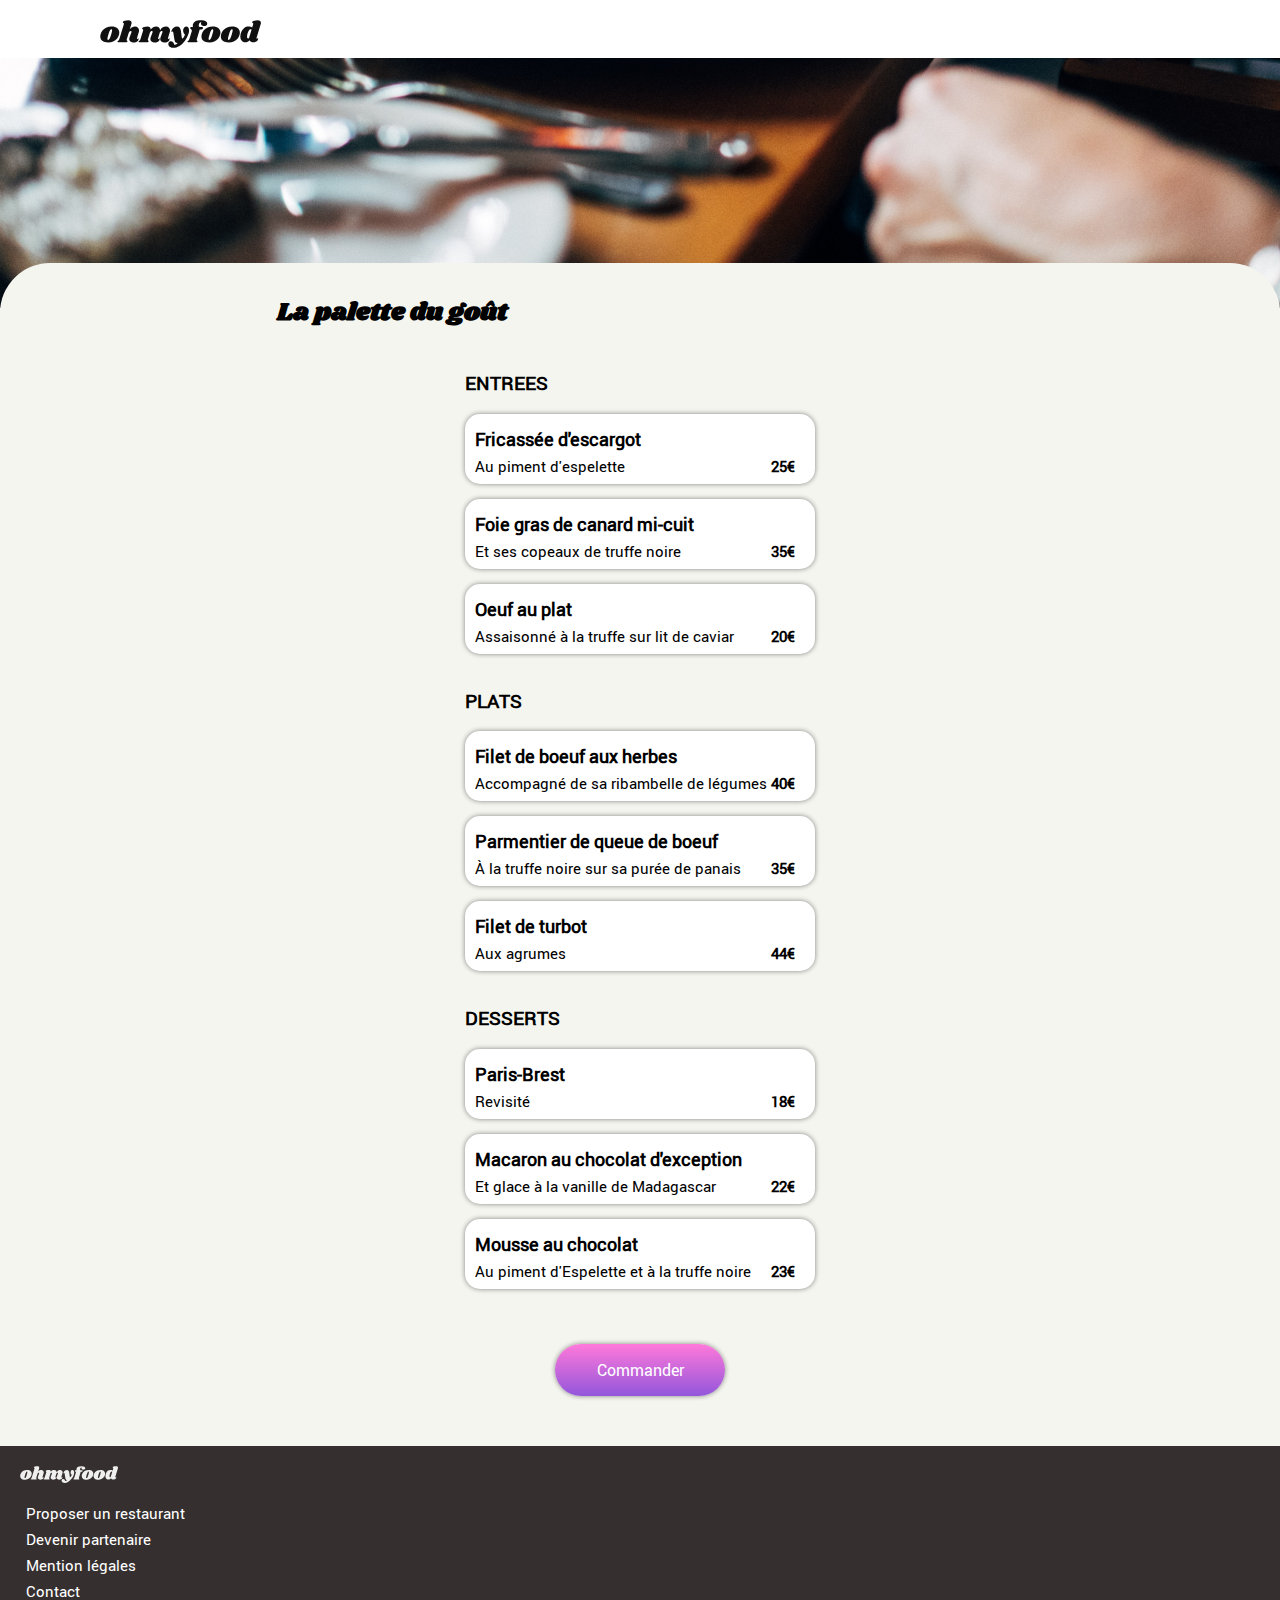
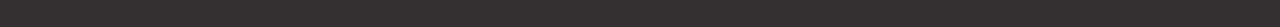
==== menus/menu1.html @ 2ab63499 "menu 1 done (html+css), fonts corrected, acceuil hearts changed" ====
<!DOCTYPE html>
<html lang="fr">

<head>
    <meta charset="UTF-8">
    <meta name="viewport" content="width=device-width, initial-scale=1.0">
    <link rel="stylesheet" href="https://use.fontawesome.com/releases/v5.15.1/css/all.css"
        integrity="sha384-vp86vTRFVJgpjF9jiIGPEEqYqlDwgyBgEF109VFjmqGmIY/Y4HV4d3Gp2irVfcrp" crossorigin="anonymous">
    <link rel="stylesheet" href="styles menu/menu1.css" />
    <title> Ohmyfood!</title>
</head>

<body>
    <header>
        <a href="../index.html" ><i class="fas fa-arrow-left narrow"></i> </a>
        <img src="../images/logo/ohmyfood@2x.svg" alt="logo Ohmyfood!" />
    </header>
    <div id="picture"> </div>
    <section>
        <h2>
            La palette du goût <i class="far fa-heart heart"></i>
        </h2>
        <div class="table">
        <div class="starters">
            <h3>
                ENTREES
            </h3>
            <div class="menu">
                <p class="bold"> Fricassée d'escargot </p>
                <p>Au piment d'espelette <span class="price"> 25€</span> </p>
            </div>
            <div class="menu">
                <p class="bold">Foie gras de canard mi-cuit </p>
                <p>Et ses copeaux de truffe noire <span class="price"> 35€</span> </p>
            </div>
            <div class="menu">
                <p class="bold">Oeuf au plat </p>
                <p> Assaisonné à la truffe sur lit de caviar <span class="price"> 20€</span> </p>
            </div>
        </div>
        <div class="main">
            <h3>
                PLATS
            </h3>
            <div class="menu">
                <p class="bold"> Filet de boeuf aux herbes </p>
                <p> Accompagné de sa ribambelle de légumes <span class="price"> 40€</span> </p>
            </div>
            <div class="menu">
                <p class="bold">Parmentier de queue de boeuf </p>
                <p>À la truffe noire sur sa purée de panais <span class="price"> 35€</span> </p>
            </div>
            <div class="menu">
                <p class="bold"> Filet de turbot </p>
                <p> Aux agrumes <span class="price"> 44€</span> </p>
            </div>
        </div>
        <div class="dessert">
            <h3>
                DESSERTS
            </h3>
            <div class="menu">
                <p class="bold"> Paris-Brest</p>
                <p>Revisité <span class="price"> 18€</span> </p>
            </div>
            <div class="menu">
                <p class="bold"> Macaron au chocolat d'exception </p>
                <p>Et glace à la vanille de Madagascar<span class="price"> 22€</span> </p>
            </div>
            <div class="menu">
                <p class="bold">Mousse au chocolat </p>
                <p> Au piment d'Espelette et à la truffe noire <span class="price"> 23€</span> </p>
            </div>
        </div>
        <div id="order"> Commander</div>
    </div>
    </section>
    <footer>
        <img src="../images/logo/ohmyfood@2x.svg" alt="logo Ohmyfood!" />
        <div>
            <div class="foot"> <i class="fas fa-utensils "></i> Proposer un restaurant </div>
            <div class="foot"> <i class="fas fa-hands-helping"></i> Devenir partenaire </div>
            <div class="foot">Mention légales </div>
            <div class="foot"> <a href="mailto:#"> Contact </a> </div>
        </div>
    </footer>
</body>

</html>
---- menus/styles menu/menu1.css ----
@font-face {
  font-family: 'roboto';
  src: url("../../roboto_regular_macroman/Roboto-Regular-webfont.woff") format("woff");
}

@font-face {
  font-family: 'shrikhand';
  src: url("../../Shrikhand/Shrikhand-Regular.ttf") format("truetype");
}

* {
  text-decoration: none;
  font-family: 'roboto', Arial, Helvetica, sans-serif;
}

body {
  margin: 0;
}

body header {
  display: -webkit-box;
  display: -ms-flexbox;
  display: flex;
  -webkit-box-align: center;
      -ms-flex-align: center;
          align-items: center;
  padding: 20px 0 10px 0;
  margin: 0;
}

body header img {
  height: 28px;
}

body header .narrow {
  padding: 0 80px 0 20px;
  font-size: 20px;
}

body #picture {
  -webkit-box-sizing: border-box;
          box-sizing: border-box;
  height: 250px;
  width: 100%;
  background-size: cover;
  background-position: bottom;
  background-repeat: no-repeat;
}

body section {
  border-radius: 50px 50px 0 0;
  padding-top: 10px;
  background-color: #f5f5ef;
  margin-top: -45px;
}

body section h2 {
  display: -webkit-box;
  display: -ms-flexbox;
  display: flex;
  font-family: 'shrikhand', Arial, Helvetica, sans-serif;
  padding-left: 20px;
  font-size: 25px;
  position: relative;
  -ms-flex-pack: distribute;
      justify-content: space-around;
}

body section .table {
  display: -webkit-box;
  display: -ms-flexbox;
  display: flex;
  -webkit-box-orient: vertical;
  -webkit-box-direction: normal;
      -ms-flex-direction: column;
          flex-direction: column;
  -webkit-box-align: center;
      -ms-flex-align: center;
          align-items: center;
}

body section .menu {
  display: -webkit-box;
  display: -ms-flexbox;
  display: flex;
  -webkit-box-orient: vertical;
  -webkit-box-direction: normal;
      -ms-flex-direction: column;
          flex-direction: column;
  -webkit-box-pack: center;
      -ms-flex-pack: center;
          justify-content: center;
  background-color: white;
  width: 350px;
  border-radius: 15px;
  height: 70px;
  -webkit-box-shadow: 0 0 5px 0 gray;
          box-shadow: 0 0 5px 0 gray;
  margin: 15px 0;
  position: relative;
}

body section .menu p {
  display: -webkit-box;
  display: -ms-flexbox;
  display: flex;
  margin: 0;
  padding: 5px 20px 0 10px;
  font-size: 15px;
  -webkit-box-pack: justify;
      -ms-flex-pack: justify;
          justify-content: space-between;
}

body section .menu .price {
  font-weight: bold;
  text-overflow: ellipsis;
}

body section .menu .bold {
  font-weight: bold;
  font-size: 18px;
}

body section #order {
  padding: 15px;
  width: 140px;
  background: -webkit-gradient(linear, left top, left bottom, from(#FF79DA), to(#9356DC));
  background: linear-gradient(#FF79DA, #9356DC);
  border-radius: 30px;
  color: white;
  -webkit-box-shadow: 0 0 5px 0 gray;
          box-shadow: 0 0 5px 0 gray;
  text-align: center;
  margin: 40px 0 50px 0;
}

body footer {
  background-color: #362f2f;
  color: white;
  font-size: 15px;
  padding: 20px;
}

body footer a {
  color: white;
}

body footer img {
  -webkit-filter: invert(100%);
          filter: invert(100%);
  height: 17px;
  padding-bottom: 10px;
}

body footer .foot {
  margin: 6px;
}

body #picture {
  background-image: url("../../images/restaurants/restaurant1.jpg");
}
/*# sourceMappingURL=menu1.css.map */
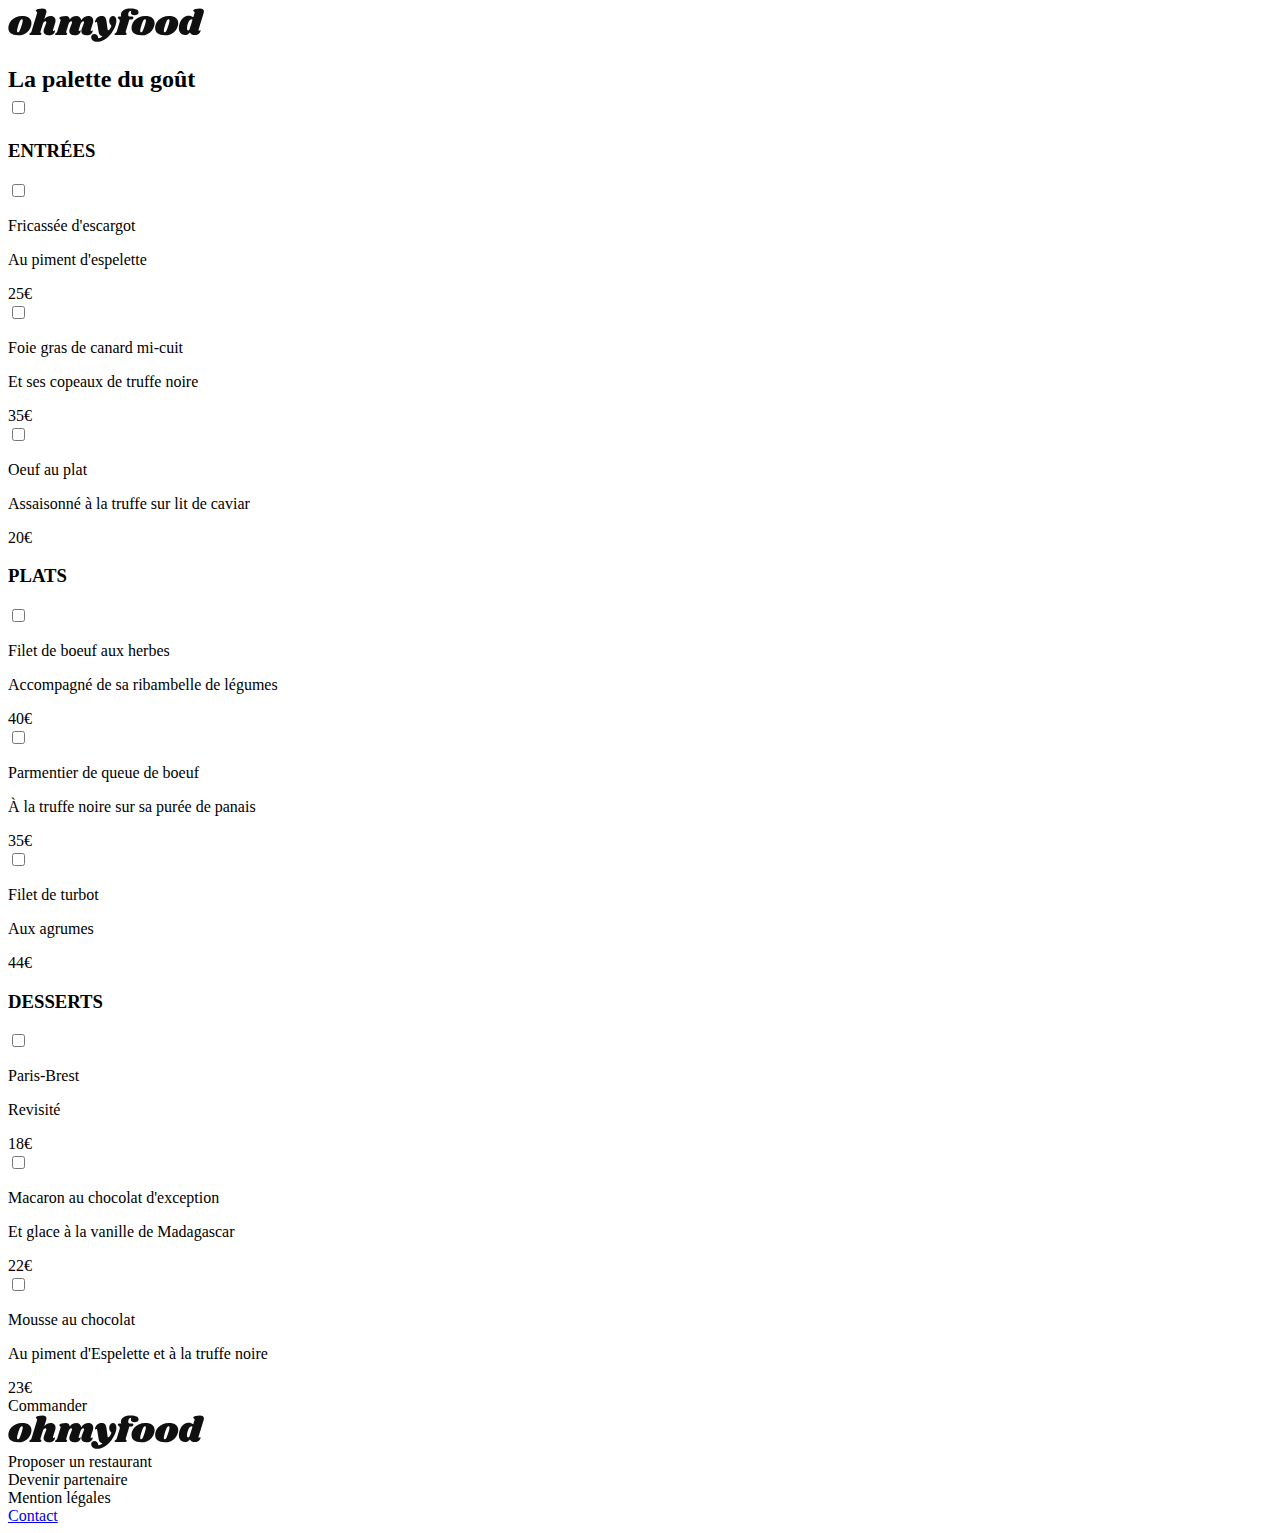
==== commit a35997d2: "animation finished" ====
--- a/menus/menu1.html
+++ b/menus/menu1.html
@@ -6,75 +6,183 @@
     <meta name="viewport" content="width=device-width, initial-scale=1.0">
     <link rel="stylesheet" href="https://use.fontawesome.com/releases/v5.15.1/css/all.css"
         integrity="sha384-vp86vTRFVJgpjF9jiIGPEEqYqlDwgyBgEF109VFjmqGmIY/Y4HV4d3Gp2irVfcrp" crossorigin="anonymous">
-    <link rel="stylesheet" href="styles menu/menu1.css" />
+    <link rel="stylesheet" href="styles_menu/menu1.css" />
     <title> Ohmyfood!</title>
 </head>
 
 <body>
     <header>
-        <a href="../index.html" ><i class="fas fa-arrow-left narrow"></i> </a>
+        <a href="../index.html"><i class="fas fa-arrow-left narrow"></i> </a>
         <img src="../images/logo/ohmyfood@2x.svg" alt="logo Ohmyfood!" />
     </header>
     <div id="picture"> </div>
     <section>
         <h2>
-            La palette du goût <i class="far fa-heart heart"></i>
+            La palette du goût
+            <div class="coeur">
+                <input type="checkbox" id="heart-checkbox" name="heart-checkbox">
+                <label for="heart-checkbox">
+                    <i class="far fa-heart empty-heart"> </i>
+                    <i class="fas fa-heart full-heart"> </i>
+                </label>
+            </div>
         </h2>
         <div class="table">
-        <div class="starters">
-            <h3>
-                ENTREES
-            </h3>
-            <div class="menu">
-                <p class="bold"> Fricassée d'escargot </p>
-                <p>Au piment d'espelette <span class="price"> 25€</span> </p>
+            <div class="main">
+                <h3>
+                    ENTRÉES
+                </h3>
+                <div class="menu ">
+                    <div class="inside-box-menu">
+                        <input id="menu-checkbox-1" type="checkbox" name="menu-checkbox">
+                        <label for="menu-checkbox-1">
+                            <p class="bold"> Fricassée d'escargot </p>
+                            <p>Au piment d'espelette </p>
+                            <div class="box-price-checking">
+                                <span class="price"> 25€</span>
+                                <div class="check-circle-box">
+                                    <i class="fas fa-check-circle menu-checking"></i>
+                                </div>
+                            </div>
+                        </label>
+                    </div>
+                </div>
+                <div class="menu ">
+                    <div class="inside-box-menu">
+                        <input id="menu-checkbox-2" type="checkbox" name="menu-checkbox">
+                        <label for="menu-checkbox-2">
+                            <p class="bold"> Foie gras de canard mi-cuit </p>
+                            <p> Et ses copeaux de truffe noire </p>
+                            <div class="box-price-checking">
+                                <span class="price"> 35€</span>
+                                <div class="check-circle-box">
+                                    <i class="fas fa-check-circle menu-checking"></i>
+                                </div>
+                            </div>
+                        </label>
+                    </div>
+                </div>
+                <div class="menu ">
+                    <div class="inside-box-menu">
+                        <input id="menu-checkbox-3" type="checkbox" name="menu-checkbox">
+                        <label for="menu-checkbox-3">
+                            <p class="bold"> Oeuf au plat </p>
+                            <p> Assaisonné à la truffe sur lit de caviar </p>
+                            <div class="box-price-checking">
+                                <span class="price"> 20€</span>
+                                <div class="check-circle-box">
+                                    <i class="fas fa-check-circle menu-checking"></i>
+                                </div>
+                            </div>
+                        </label>
+                    </div>
+                </div>
             </div>
-            <div class="menu">
-                <p class="bold">Foie gras de canard mi-cuit </p>
-                <p>Et ses copeaux de truffe noire <span class="price"> 35€</span> </p>
+            <div class="main">
+                <h3>
+                    PLATS
+                </h3>
+                <div class="menu ">
+                    <div class="inside-box-menu">
+                        <input id="menu-checkbox-4" type="checkbox" name="menu-checkbox">
+                        <label for="menu-checkbox-4">
+                            <p class="bold"> Filet de boeuf aux herbes </p>
+                            <p> Accompagné de sa ribambelle de légumes </p>
+                            <div class="box-price-checking">
+                                <span class="price"> 40€</span>
+                                <div class="check-circle-box">
+                                    <i class="fas fa-check-circle menu-checking"></i>
+                                </div>
+                            </div>
+                        </label>
+                    </div>
+                </div>
+                <div class="menu ">
+                    <div class="inside-box-menu">
+                        <input id="menu-checkbox-5" type="checkbox" name="menu-checkbox">
+                        <label for="menu-checkbox-5">
+                            <p class="bold"> Parmentier de queue de boeuf </p>
+                            <p> À la truffe noire sur sa purée de panais </p>
+                            <div class="box-price-checking">
+                                <span class="price"> 35€</span>
+                                <div class="check-circle-box">
+                                    <i class="fas fa-check-circle menu-checking"></i>
+                                </div>
+                            </div>
+                        </label>
+                    </div>
+                </div>
+                <div class="menu ">
+                    <div class="inside-box-menu">
+                        <input id="menu-checkbox-6" type="checkbox" name="menu-checkbox">
+                        <label for="menu-checkbox-6">
+                            <p class="bold"> Filet de turbot </p>
+                            <p> Aux agrumes </p>
+                            <div class="box-price-checking">
+                                <span class="price"> 44€</span>
+                                <div class="check-circle-box">
+                                    <i class="fas fa-check-circle menu-checking"></i>
+                                </div>
+                            </div>
+                        </label>
+                    </div>
+                </div>
             </div>
-            <div class="menu">
-                <p class="bold">Oeuf au plat </p>
-                <p> Assaisonné à la truffe sur lit de caviar <span class="price"> 20€</span> </p>
+            <div class="main">
+                <h3>
+                    DESSERTS
+                </h3>
+
+                <div class="menu ">
+                    <div class="inside-box-menu">
+                        <input id="menu-checkbox-7" type="checkbox" name="menu-checkbox">
+                        <label for="menu-checkbox-7">
+                            <p class="bold"> Paris-Brest </p>
+                            <p> Revisité </p>
+                            <div class="box-price-checking">
+                                <span class="price"> 18€</span>
+                                <div class="check-circle-box">
+                                    <i class="fas fa-check-circle menu-checking"></i>
+                                </div>
+                            </div>
+                        </label>
+                    </div>
+                </div>
+                <div class="menu ">
+                    <div class="inside-box-menu">
+                        <input id="menu-checkbox-8" type="checkbox" name="menu-checkbox">
+                        <label for="menu-checkbox-8">
+                            <p class="bold"> Macaron au chocolat d'exception </p>
+                            <p> Et glace à la vanille de Madagascar </p>
+                            <div class="box-price-checking">
+                                <span class="price"> 22€</span>
+                                <div class="check-circle-box">
+                                    <i class="fas fa-check-circle menu-checking"></i>
+                                </div>
+                            </div>
+                        </label>
+                    </div>
+                </div>
+                <div class="menu ">
+                    <div class="inside-box-menu">
+                        <input id="menu-checkbox-9" type="checkbox" name="menu-checkbox">
+                        <label for="menu-checkbox-9">
+                            <p class="bold"> Mousse au chocolat </p>
+                            <p> Au piment d'Espelette et à la truffe noire </p>
+                            <div class="box-price-checking">
+                                <span class="price"> 23€</span>
+                                <div class="check-circle-box">
+                                    <i class="fas fa-check-circle menu-checking"></i>
+                                </div>
+                            </div>
+                        </label>
+                    </div>
+                </div>
             </div>
-        </div>
-        <div class="main">
-            <h3>
-                PLATS
-            </h3>
-            <div class="menu">
-                <p class="bold"> Filet de boeuf aux herbes </p>
-                <p> Accompagné de sa ribambelle de légumes <span class="price"> 40€</span> </p>
+            <div id="order"> Commander</div>
             </div>
-            <div class="menu">
-                <p class="bold">Parmentier de queue de boeuf </p>
-                <p>À la truffe noire sur sa purée de panais <span class="price"> 35€</span> </p>
-            </div>
-            <div class="menu">
-                <p class="bold"> Filet de turbot </p>
-                <p> Aux agrumes <span class="price"> 44€</span> </p>
-            </div>
-        </div>
-        <div class="dessert">
-            <h3>
-                DESSERTS
-            </h3>
-            <div class="menu">
-                <p class="bold"> Paris-Brest</p>
-                <p>Revisité <span class="price"> 18€</span> </p>
-            </div>
-            <div class="menu">
-                <p class="bold"> Macaron au chocolat d'exception </p>
-                <p>Et glace à la vanille de Madagascar<span class="price"> 22€</span> </p>
-            </div>
-            <div class="menu">
-                <p class="bold">Mousse au chocolat </p>
-                <p> Au piment d'Espelette et à la truffe noire <span class="price"> 23€</span> </p>
-            </div>
-        </div>
-        <div id="order"> Commander</div>
-    </div>
     </section>
+
     <footer>
         <img src="../images/logo/ohmyfood@2x.svg" alt="logo Ohmyfood!" />
         <div>
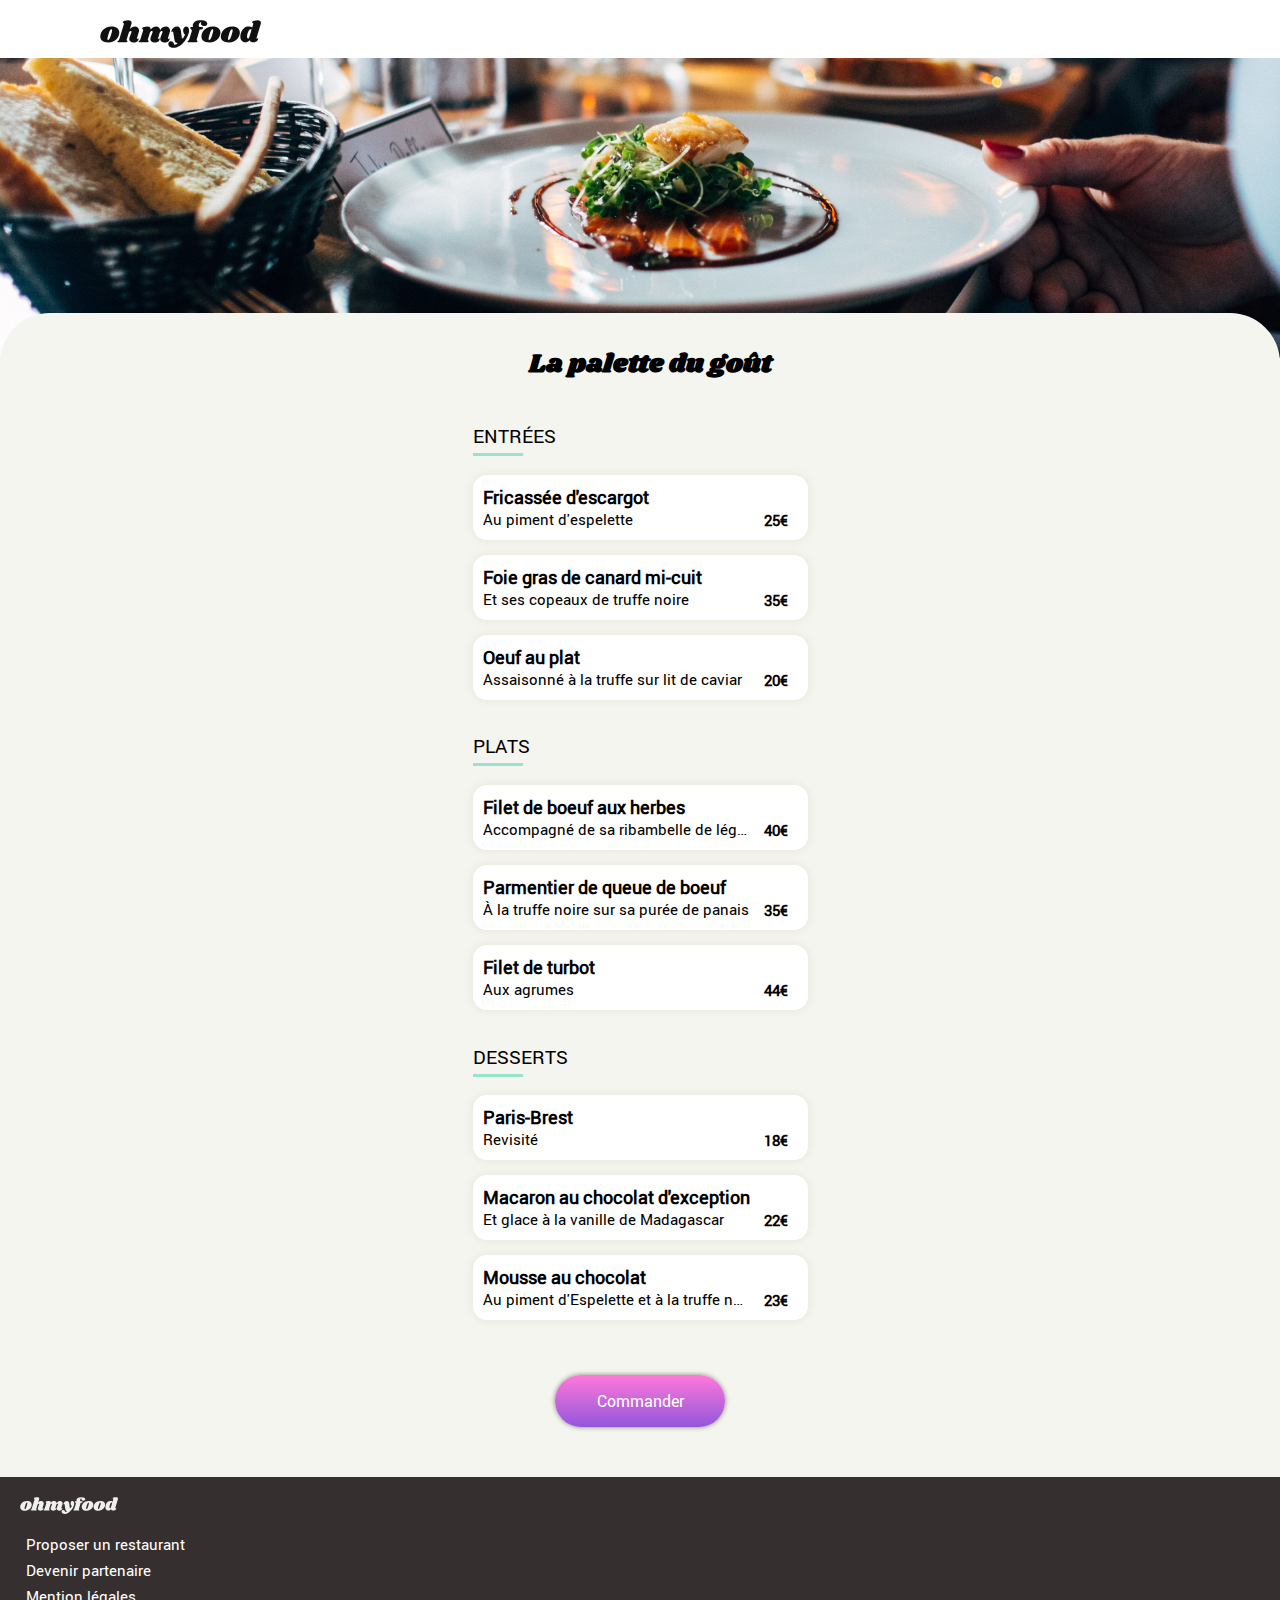
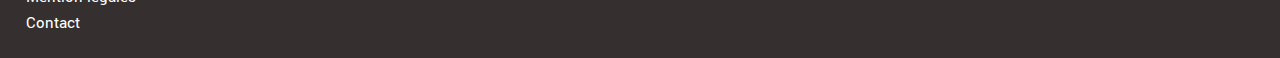
==== commit a360a01b: "final version" ====
--- a/menus/menu1.html
+++ b/menus/menu1.html
@@ -35,22 +35,22 @@
                 <div class="menu ">
                     <div class="inside-box-menu">
                         <input id="menu-checkbox-1" type="checkbox" name="menu-checkbox">
-                        <label for="menu-checkbox-1">
-                            <p class="bold"> Fricassée d'escargot </p>
-                            <p>Au piment d'espelette </p>
+                        <div class="menu-checkbox">
+                            <p class="bold"> Fricassée d'escargot  </p>
+                            <p>  Au piment d'espelette </p>
                             <div class="box-price-checking">
                                 <span class="price"> 25€</span>
                                 <div class="check-circle-box">
                                     <i class="fas fa-check-circle menu-checking"></i>
                                 </div>
                             </div>
-                        </label>
+                        </div>
                     </div>
                 </div>
                 <div class="menu ">
                     <div class="inside-box-menu">
                         <input id="menu-checkbox-2" type="checkbox" name="menu-checkbox">
-                        <label for="menu-checkbox-2">
+                        <div class="menu-checkbox">
                             <p class="bold"> Foie gras de canard mi-cuit </p>
                             <p> Et ses copeaux de truffe noire </p>
                             <div class="box-price-checking">
@@ -59,13 +59,13 @@
                                     <i class="fas fa-check-circle menu-checking"></i>
                                 </div>
                             </div>
-                        </label>
+                        </div>
                     </div>
                 </div>
                 <div class="menu ">
                     <div class="inside-box-menu">
                         <input id="menu-checkbox-3" type="checkbox" name="menu-checkbox">
-                        <label for="menu-checkbox-3">
+                        <div class="menu-checkbox">
                             <p class="bold"> Oeuf au plat </p>
                             <p> Assaisonné à la truffe sur lit de caviar </p>
                             <div class="box-price-checking">
@@ -74,7 +74,7 @@
                                     <i class="fas fa-check-circle menu-checking"></i>
                                 </div>
                             </div>
-                        </label>
+                        </div>
                     </div>
                 </div>
             </div>
@@ -85,7 +85,7 @@
                 <div class="menu ">
                     <div class="inside-box-menu">
                         <input id="menu-checkbox-4" type="checkbox" name="menu-checkbox">
-                        <label for="menu-checkbox-4">
+                        <div class="menu-checkbox">
                             <p class="bold"> Filet de boeuf aux herbes </p>
                             <p> Accompagné de sa ribambelle de légumes </p>
                             <div class="box-price-checking">
@@ -94,13 +94,13 @@
                                     <i class="fas fa-check-circle menu-checking"></i>
                                 </div>
                             </div>
-                        </label>
+                        </div>
                     </div>
                 </div>
                 <div class="menu ">
                     <div class="inside-box-menu">
                         <input id="menu-checkbox-5" type="checkbox" name="menu-checkbox">
-                        <label for="menu-checkbox-5">
+                        <div class="menu-checkbox">
                             <p class="bold"> Parmentier de queue de boeuf </p>
                             <p> À la truffe noire sur sa purée de panais </p>
                             <div class="box-price-checking">
@@ -109,13 +109,13 @@
                                     <i class="fas fa-check-circle menu-checking"></i>
                                 </div>
                             </div>
-                        </label>
+                        </div>
                     </div>
                 </div>
                 <div class="menu ">
                     <div class="inside-box-menu">
                         <input id="menu-checkbox-6" type="checkbox" name="menu-checkbox">
-                        <label for="menu-checkbox-6">
+                        <div class="menu-checkbox">
                             <p class="bold"> Filet de turbot </p>
                             <p> Aux agrumes </p>
                             <div class="box-price-checking">
@@ -124,7 +124,7 @@
                                     <i class="fas fa-check-circle menu-checking"></i>
                                 </div>
                             </div>
-                        </label>
+                        </div>
                     </div>
                 </div>
             </div>
@@ -136,7 +136,7 @@
                 <div class="menu ">
                     <div class="inside-box-menu">
                         <input id="menu-checkbox-7" type="checkbox" name="menu-checkbox">
-                        <label for="menu-checkbox-7">
+                        <div class="menu-checkbox">
                             <p class="bold"> Paris-Brest </p>
                             <p> Revisité </p>
                             <div class="box-price-checking">
@@ -145,13 +145,13 @@
                                     <i class="fas fa-check-circle menu-checking"></i>
                                 </div>
                             </div>
-                        </label>
+                        </div>
                     </div>
                 </div>
                 <div class="menu ">
                     <div class="inside-box-menu">
                         <input id="menu-checkbox-8" type="checkbox" name="menu-checkbox">
-                        <label for="menu-checkbox-8">
+                        <div class="menu-checkbox">
                             <p class="bold"> Macaron au chocolat d'exception </p>
                             <p> Et glace à la vanille de Madagascar </p>
                             <div class="box-price-checking">
@@ -160,13 +160,13 @@
                                     <i class="fas fa-check-circle menu-checking"></i>
                                 </div>
                             </div>
-                        </label>
+                        </div>
                     </div>
                 </div>
                 <div class="menu ">
                     <div class="inside-box-menu">
                         <input id="menu-checkbox-9" type="checkbox" name="menu-checkbox">
-                        <label for="menu-checkbox-9">
+                        <div class="menu-checkbox-9">
                             <p class="bold"> Mousse au chocolat </p>
                             <p> Au piment d'Espelette et à la truffe noire </p>
                             <div class="box-price-checking">
@@ -175,7 +175,7 @@
                                     <i class="fas fa-check-circle menu-checking"></i>
                                 </div>
                             </div>
-                        </label>
+                        </div>
                     </div>
                 </div>
             </div>
--- a/menus/styles_menu/menu1.css
+++ b/menus/styles_menu/menu1.css
@@ -0,0 +1,376 @@
+@font-face {
+  font-family: 'roboto';
+  src: url("../../roboto_regular_macroman/Roboto-Regular-webfont.woff") format("woff");
+}
+
+@font-face {
+  font-family: 'shrikhand';
+  src: url("../../Shrikhand/Shrikhand-Regular.ttf") format("truetype");
+}
+
+@-webkit-keyframes apparition {
+  0% {
+    opacity: 0;
+    -webkit-transform: scale(0);
+            transform: scale(0);
+  }
+  100% {
+    opacity: 1;
+    -webkit-transform: scale(1.1);
+            transform: scale(1.1);
+  }
+}
+
+@keyframes apparition {
+  0% {
+    opacity: 0;
+    -webkit-transform: scale(0);
+            transform: scale(0);
+  }
+  100% {
+    opacity: 1;
+    -webkit-transform: scale(1.1);
+            transform: scale(1.1);
+  }
+}
+
+@-webkit-keyframes presentation-menu-delay {
+  0% {
+    opacity: 0;
+    margin-top: -30px;
+  }
+  100% {
+    opacity: 1;
+    margin-top: 0px;
+  }
+}
+
+@keyframes presentation-menu-delay {
+  0% {
+    opacity: 0;
+    margin-top: -30px;
+  }
+  100% {
+    opacity: 1;
+    margin-top: 0px;
+  }
+}
+
+* {
+  text-decoration: none;
+  font-family: 'roboto', Arial, Helvetica, sans-serif;
+}
+
+body {
+  margin: 0;
+}
+
+body header {
+  display: -webkit-box;
+  display: -ms-flexbox;
+  display: flex;
+  -webkit-box-align: center;
+      -ms-flex-align: center;
+          align-items: center;
+  padding: 20px 0 10px 0;
+  margin: 0;
+}
+
+body header img {
+  height: 28px;
+}
+
+body header .narrow {
+  padding: 0 80px 0 20px;
+  font-size: 20px;
+  color: black;
+}
+
+body #picture {
+  -webkit-box-sizing: border-box;
+          box-sizing: border-box;
+  height: 250px;
+  width: 100%;
+  background-size: cover;
+  background-position: bottom;
+  background-repeat: no-repeat;
+}
+
+body section {
+  border-radius: 50px 50px 0 0;
+  padding-top: 10px;
+  background-color: #f5f5ef;
+  margin-top: -45px;
+}
+
+body section h2 {
+  font-family: 'shrikhand', Arial, Helvetica, sans-serif;
+  font-size: 26px;
+  position: relative;
+  padding-left: 20px;
+}
+
+body section h2 .coeur {
+  right: 55px;
+  bottom: 35px;
+  position: absolute;
+  cursor: pointer;
+}
+
+body section h2 #heart-checkbox {
+  position: absolute;
+  cursor: pointer;
+  z-index: 2;
+  opacity: 0;
+}
+
+body section h2 input:checked + label .full-heart {
+  -webkit-animation: apparition 0.3s both linear;
+          animation: apparition 0.3s both linear;
+}
+
+body section h2 .empty-heart {
+  background-color: #f5f5ef;
+  position: absolute;
+  font-size: 25px;
+  cursor: pointer;
+}
+
+body section h2 .full-heart {
+  background: -webkit-gradient(linear, left top, left bottom, from(#9356DC), to(#FF79DA));
+  background: linear-gradient(#9356DC, #FF79DA);
+  -webkit-background-clip: text;
+  -webkit-text-fill-color: transparent;
+  position: absolute;
+  font-size: 25px;
+  opacity: 0;
+  cursor: pointer;
+}
+
+body section .table {
+  display: -webkit-box;
+  display: -ms-flexbox;
+  display: flex;
+  -webkit-box-orient: vertical;
+  -webkit-box-direction: normal;
+      -ms-flex-direction: column;
+          flex-direction: column;
+  -webkit-box-align: center;
+      -ms-flex-align: center;
+          align-items: center;
+}
+
+body section .menu:nth-child(2) {
+  -webkit-animation: presentation-menu-delay 0.5s 0.8s linear both;
+          animation: presentation-menu-delay 0.5s 0.8s linear both;
+}
+
+body section .menu:nth-child(3) {
+  -webkit-animation: presentation-menu-delay 0.5s 1s linear both;
+          animation: presentation-menu-delay 0.5s 1s linear both;
+}
+
+body section .menu:nth-child(4) {
+  -webkit-animation: presentation-menu-delay 0.5s 1.2s linear both;
+          animation: presentation-menu-delay 0.5s 1.2s linear both;
+}
+
+body section h3 {
+  font-weight: lighter;
+  border-bottom: #99E2D0 3px solid;
+  width: 50px;
+  padding-bottom: 5px;
+}
+
+body section .menu {
+  margin-top: 0px;
+  background-color: white;
+  width: 335px;
+  border-radius: 14px;
+  height: 65px;
+  -webkit-box-shadow: 0px 0px 7px 2px #eaeae1;
+          box-shadow: 0px 0px 7px 2px #eaeae1;
+  margin-bottom: 15px;
+  position: relative;
+  overflow: hidden;
+  cursor: pointer;
+}
+
+body section .menu .inside-box-menu {
+  width: 100%;
+  padding: 10px;
+}
+
+body section .menu input[name=menu-checkbox] {
+  position: absolute;
+  width: 300px;
+  height: 50px;
+  z-index: 2;
+  opacity: 0;
+  cursor: pointer;
+}
+
+body section .menu input:checked + .menu-checkbox .check-circle-box {
+  right: 0;
+}
+
+body section .menu input:checked + .menu-checkbox .check-circle-box .menu-checking {
+  -webkit-transform: rotate(360deg);
+          transform: rotate(360deg);
+}
+
+body section .menu input:checked + .menu-checkbox .price {
+  right: 60px;
+}
+
+body section .menu input:checked + .menu-checkbox p {
+  width: 66%;
+}
+
+body section .menu p {
+  margin: 0px;
+  font-size: 15px;
+  width: 80%;
+  white-space: nowrap;
+  overflow: hidden;
+  text-overflow: ellipsis;
+  -webkit-transition: width 0.5s linear;
+  transition: width 0.5s linear;
+  padding-right: 3px;
+  cursor: pointer;
+}
+
+body section .menu .price {
+  font-weight: bold;
+  position: absolute;
+  font-size: 15px;
+  right: 10px;
+  bottom: 10px;
+  padding-right: 10px;
+  padding-left: 3px;
+  -webkit-transition: right 0.5s linear;
+  transition: right 0.5s linear;
+  cursor: pointer;
+}
+
+body section .menu .check-circle-box {
+  position: absolute;
+  height: 100%;
+  top: 0;
+  bottom: 0;
+  right: -60px;
+  width: 60px;
+  color: white;
+  background-color: #99E2D0;
+  display: -webkit-box;
+  display: -ms-flexbox;
+  display: flex;
+  -webkit-box-pack: center;
+      -ms-flex-pack: center;
+          justify-content: center;
+  -webkit-box-align: center;
+      -ms-flex-align: center;
+          align-items: center;
+  border-radius: 0 14px 14px 0;
+  -webkit-transition: right 0.5s linear;
+  transition: right 0.5s linear;
+  cursor: pointer;
+}
+
+body section .menu .check-circle-box .menu-checking {
+  -webkit-transform: rotate(0);
+          transform: rotate(0);
+  -webkit-transition: -webkit-transform 0.4s 0.1s;
+  transition: -webkit-transform 0.4s 0.1s;
+  transition: transform 0.4s 0.1s;
+  transition: transform 0.4s 0.1s, -webkit-transform 0.4s 0.1s;
+  cursor: pointer;
+}
+
+body section .menu .bold {
+  font-weight: bold;
+  font-size: 18px;
+}
+
+body section #order {
+  padding: 15px;
+  width: 140px;
+  background: -webkit-gradient(linear, left top, left bottom, from(#FF79DA), to(#9356DC));
+  background: linear-gradient(#FF79DA, #9356DC);
+  border-radius: 30px;
+  color: white;
+  -webkit-box-shadow: 0 0 5px 0 gray;
+          box-shadow: 0 0 5px 0 gray;
+  text-align: center;
+  margin: 40px 0 50px 0;
+  cursor: pointer;
+}
+
+body section #order:hover {
+  opacity: 0.9;
+  -webkit-box-shadow: 0px 0px 5px 2px gray;
+          box-shadow: 0px 0px 5px 2px gray;
+}
+
+body footer {
+  background-color: #362f2f;
+  color: white;
+  font-size: 15px;
+  padding: 20px;
+}
+
+body footer a {
+  color: white;
+}
+
+body footer img {
+  -webkit-filter: invert(100%);
+          filter: invert(100%);
+  height: 17px;
+  padding-bottom: 10px;
+}
+
+body footer .foot {
+  margin: 6px;
+}
+
+@media all and (max-width: 340px) {
+  section .table .menu {
+    width: 300px;
+  }
+}
+
+@media all and (min-width: 750px) {
+  body #picture {
+    background-position: 50% 60%;
+    height: 300px;
+  }
+  body h2 {
+    text-align: center;
+  }
+}
+
+@media all and (min-width: 1120px) {
+  section h2 input:hover + label .full-heart {
+    -webkit-animation: apparition 0.3s both linear;
+            animation: apparition 0.3s both linear;
+  }
+  section input:hover + .menu-checkbox .check-circle-box {
+    right: 0;
+  }
+  section input:hover + .menu-checkbox .check-circle-box .menu-checking {
+    -webkit-transform: rotate(360deg);
+            transform: rotate(360deg);
+  }
+  section input:hover + .menu-checkbox .price {
+    right: 60px;
+  }
+  section input:hover + .menu-checkbox p {
+    width: 66%;
+  }
+}
+
+body #picture {
+  background-image: url("../../images/restaurants/restaurant1.jpg");
+}
+/*# sourceMappingURL=menu1.css.map */